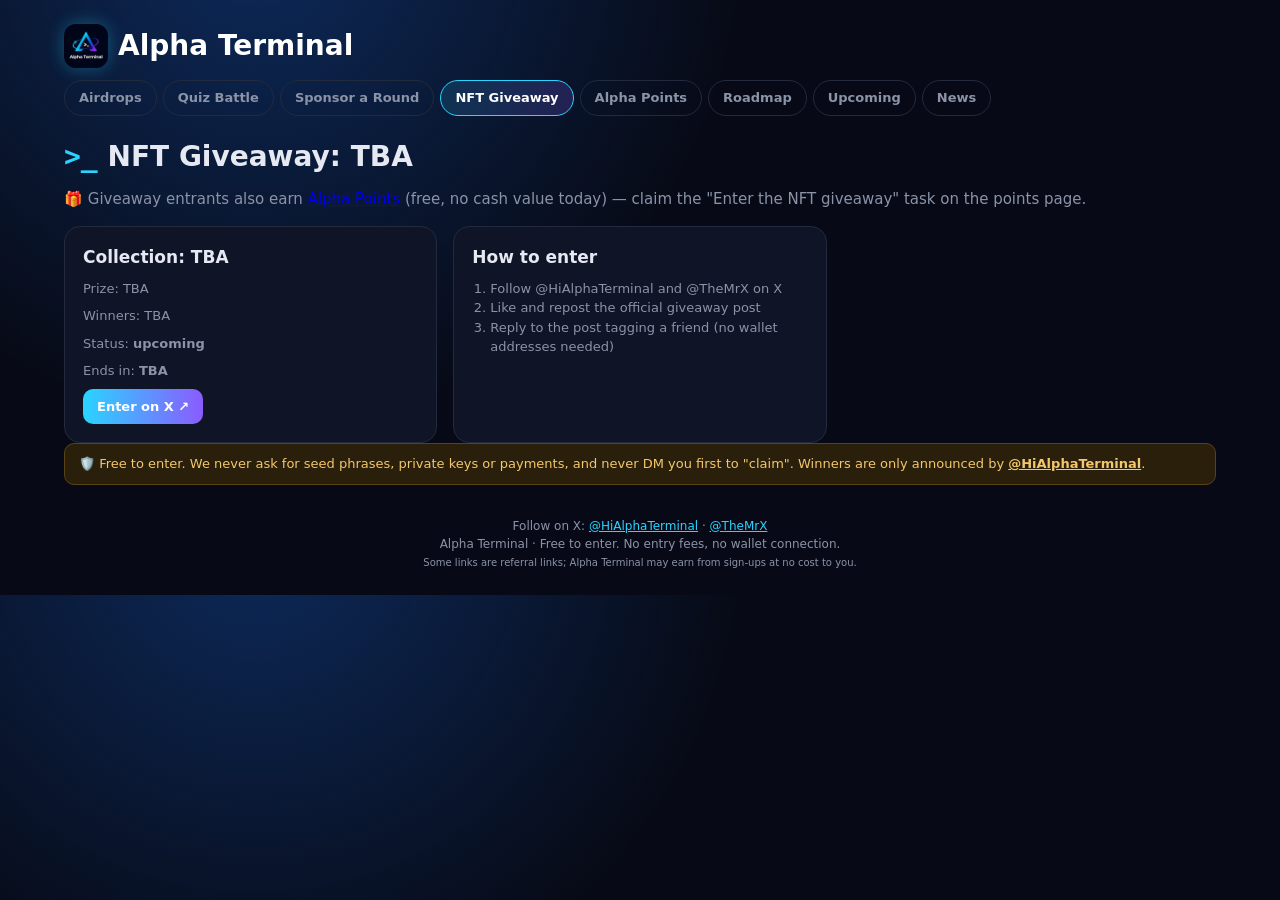
==== giveaway.html @ 2c3d5b38 "Launch Alpha Terminal" ====
<!doctype html><html lang="en"><head><meta charset="utf-8"><meta name="viewport" content="width=device-width,initial-scale=1"><title>NFT Giveaway · Alpha Terminal</title><link rel="icon" href="assets/logo.jpg"><link rel="stylesheet" href="style.css"></head><body><header><div class="brand"><img src="assets/logo.jpg" alt="Alpha Terminal logo" class="logoimg"><span id="brand">Alpha Terminal</span></div><nav class="nav"><a href="index.html">Airdrops</a><a href="quiz.html">Quiz Battle</a><a href="sponsor.html">Sponsor a Round</a><a href="giveaway.html" class="on">NFT Giveaway</a><a href="points.html">Alpha Points</a><a href="roadmap.html">Roadmap</a><a href="upcoming.html">Upcoming</a><a href="news.html">News</a></nav></header>
<h1 class="ptitle"><span class="prompt">&gt;_</span> NFT Giveaway: <span id="gt">TBA</span></h1><p class="tag">🎁 Giveaway entrants also earn <a href="points.html">Alpha Points</a> (free, no cash value today) — claim the "Enter the NFT giveaway" task on the points page.</p>
<div class="grid">
<div class="card"><img id="gimg" alt="NFT" style="display:none;max-width:100%;border-radius:10px"><h3 id="gcol">Collection: TBA</h3><p class="meta" id="gprize">Prize: TBA</p><p class="meta" id="gwin">Winners: TBA</p><p class="meta">Status: <b id="gstat">TBA</b></p><p class="meta">Ends in: <b id="gcd">TBA</b></p><div class="links"><a class="btn" id="genter" target="_blank" rel="noopener" href="https://x.com/HiAlphaTerminal">Enter on X ↗</a></div></div>
<div class="card"><h3>How to enter</h3><ol id="gsteps" class="meta"></ol></div>
</div>
<section id="gwinners" class="panel" style="display:none"><h2>🏆 Winners</h2><ul id="gwl" class="meta"></ul></section>
<div class="disclaimer">🛡️ Free to enter. We never ask for seed phrases, private keys or payments, and never DM you first to "claim". Winners are only announced by <a style="color:inherit;font-weight:700" href="https://x.com/HiAlphaTerminal" target="_blank" rel="noopener">@HiAlphaTerminal</a>.</div>
<footer>Follow on X: <a href="https://x.com/HiAlphaTerminal" target="_blank" rel="noopener">@HiAlphaTerminal</a> · <a href="https://x.com/TheMrX" target="_blank" rel="noopener">@TheMrX</a><br>Alpha Terminal · Free to enter. No entry fees, no wallet connection.<br><small>Some links are referral links; Alpha Terminal may earn from sign-ups at no cost to you.</small></footer>
<script>
const $=id=>document.getElementById(id),esc=s=>String(s).replace(/[&<>"]/g,c=>({'&':'&amp;','<':'&lt;','>':'&gt;','"':'&quot;'}[c]));
fetch('data/giveaway.json').then(r=>r.json()).then(g=>{
$('gt').textContent=g.title||'TBA';$('gcol').textContent='Collection: '+(g.collection||'TBA');
$('gprize').textContent='Prize: '+(g.prize||'TBA');$('gwin').textContent='Winners: '+(g.winners_count||'TBA');
if(g.image){$('gimg').src=g.image;$('gimg').style.display='block';}
$('gsteps').innerHTML=(g.steps||[]).map(s=>'<li>'+esc(s)+'</li>').join('');
if(g.post_url)$('genter').href=g.post_url;
const w=g.winners||[];if(w.length){$('gwl').innerHTML=w.map(x=>'<li>'+esc(x)+'</li>').join('');$('gwinners').style.display='block';}
const end=g.end_date?new Date(g.end_date):null;let st=g.status||'TBA';
function tick(){if(!end||isNaN(end)){$('gcd').textContent='TBA';$('gstat').textContent=st;return;}
let d=end-Date.now();if(d<=0){$('gcd').textContent='Ended';$('gstat').textContent='ended';$('genter').style.display='none';return;}
const s=Math.floor(d/1e3);$('gcd').textContent=Math.floor(s/86400)+'d '+Math.floor(s%86400/3600)+'h '+Math.floor(s%3600/60)+'m '+s%60+'s';$('gstat').textContent=st;setTimeout(tick,1000);}
tick();}).catch(()=>{$('gcd').textContent='TBA';});
</script></body></html>
---- style.css ----
:root{--bg:#070a16;--card:#0f1426;--line:#232a3d;--txt:#e6e9f2;--mut:#8b93a7;--acc:#8a5cff;--acc2:#2ad4ff}
*{box-sizing:border-box}body{margin:0 auto;background:radial-gradient(circle at 20% -10%,#0d2a5a,transparent 40%),var(--bg);color:var(--txt);font:15px/1.5 system-ui,-apple-system,Segoe UI,Roboto,sans-serif;padding:24px;max-width:1200px}
header .brand{font-size:28px;font-weight:800}.logo{color:var(--acc2)}#brand{background:linear-gradient(90deg,var(--acc),var(--acc2));-webkit-background-clip:text;background-clip:text;color:transparent}.tag{color:var(--mut);margin:4px 0 16px}
.disclaimer{background:#2a1f0b;border:1px solid #5a4214;color:#f3c76b;padding:10px 14px;border-radius:10px;font-size:13px;margin-bottom:16px}
.controls{display:flex;flex-wrap:wrap;gap:8px;margin-bottom:8px}.controls input,.controls select{background:var(--card);color:var(--txt);border:1px solid var(--line);border-radius:10px;padding:10px 12px;font-size:14px}.controls input{flex:1;min-width:200px}
.count{color:var(--mut);font-size:13px}.grid{display:grid;grid-template-columns:repeat(auto-fill,minmax(300px,1fr));gap:16px}
.card{background:var(--card);border:1px solid var(--line);border-radius:16px;padding:18px;display:flex;flex-direction:column;gap:8px;transition:.2s}.card:hover{border-color:var(--acc);transform:translateY(-2px)}
.card h3{margin:0;font-size:17px}.badges{display:flex;flex-wrap:wrap;gap:6px}.b{font-size:11px;padding:3px 8px;border-radius:99px;background:#1f2538;color:var(--mut);text-transform:uppercase;letter-spacing:.04em}
.live{background:#0d3b2f;color:#3ef0b4}.upcoming{background:#1c2a52;color:#7fb0ff}.ended{background:#2a2a2a;color:#888}
.meta{font-size:13px;color:var(--mut);margin:0}.reward{font-size:13px;color:var(--acc2)}ol{margin:0;padding-left:18px;font-size:13px}
.links{margin-top:auto;display:flex;gap:10px;align-items:center}.btn{background:var(--acc);color:#fff;text-decoration:none;padding:8px 14px;border-radius:10px;font-weight:600;font-size:13px}.src{color:var(--mut);font-size:12px}
footer{color:var(--mut);font-size:12px;text-align:center;margin-top:32px}@media(max-width:600px){body{padding:14px}.controls select{flex:1}}
.brand{display:flex;align-items:center;gap:10px}.logoimg{width:44px;height:44px;border-radius:12px;box-shadow:0 0 18px #2ad4ff55}#brand{color:#fff;background:none}
.hero{width:100%;max-height:260px;object-fit:cover;border-radius:16px;margin:14px 0 6px;border:1px solid var(--line);box-shadow:0 0 40px #2ad4ff22}
.prompt{color:var(--acc2);font-family:ui-monospace,monospace;font-weight:700}.btn{background:linear-gradient(90deg,var(--acc2),var(--acc))}footer a{color:var(--acc2)}
.card:hover{border-color:var(--acc2)}

.nav{display:flex;gap:6px;flex-wrap:wrap;margin-top:12px}.nav a{color:var(--mut);text-decoration:none;padding:7px 14px;border:1px solid var(--line);border-radius:99px;font-size:13px;font-weight:600}.nav a.on,.nav a:hover{color:#fff;border-color:var(--acc2);background:linear-gradient(90deg,#2ad4ff22,#8a5cff33)}
.ptitle{font-size:28px;margin:20px 0 10px}.panel{background:var(--card);border:1px solid var(--line);border-radius:16px;padding:20px;margin:16px 0}
.round{background:linear-gradient(90deg,#2ad4ff22,#8a5cff33);border:1px solid var(--acc);border-radius:14px;padding:12px 16px;display:flex;gap:12px;align-items:center;flex-wrap:wrap}.round img{width:36px;height:36px;border-radius:8px}
.rules ul{padding-left:18px;color:var(--txt);font-size:14px}.joinf{display:flex;flex-wrap:wrap;gap:8px}.joinf input{flex:1;min-width:160px;background:#0a0f1e;color:var(--txt);border:1px solid var(--line);border-radius:10px;padding:10px 12px}
button.btn{border:0;cursor:pointer}.btn2{background:transparent;color:var(--acc2);border:1px solid var(--acc2);padding:8px 14px;border-radius:10px;font-weight:600;font-size:13px;text-decoration:none;cursor:pointer}.sm{padding:4px 10px;font-size:11px}
.qtop{display:flex;justify-content:space-between;color:var(--mut)}.timer{font-family:ui-monospace,monospace;color:var(--acc2);font-weight:700}.bar{height:6px;background:#1f2538;border-radius:9px;overflow:hidden;margin:8px 0}.bar i{display:block;height:100%;background:linear-gradient(90deg,var(--acc2),var(--acc))}
.opts{display:grid;gap:10px}.opts button{text-align:left;background:#0a0f1e;color:var(--txt);border:1px solid var(--line);border-radius:12px;padding:12px 14px;font-size:15px;cursor:pointer}.opts button:hover{border-color:var(--acc2)}.opts .ok{border-color:#3ef0b4;background:#0d3b2f}.opts .bad{border-color:#ff5c7a;background:#3b0d18}
.big{background:linear-gradient(90deg,var(--acc2),var(--acc));-webkit-background-clip:text;background-clip:text;color:transparent}
.lb{padding-left:22px}.lb li{padding:4px 0}.lb .w{color:#ffd76a;font-weight:700}.feat{background:linear-gradient(90deg,#2ad4ff,#8a5cff);color:#fff}.card.featured{border-color:var(--acc2);box-shadow:0 0 22px #2ad4ff33}
h2{font-size:20px}
.joinf label{flex:1 1 100%;display:flex;align-items:flex-start;gap:8px;margin:0}.joinf label input[type=checkbox]{flex:0 0 auto;min-width:0;width:16px;height:16px;margin:2px 0 0;padding:0}
.jp canvas{width:100%;max-width:600px;height:auto;border-radius:12px;border:1px solid var(--line);display:block;margin:10px 0}.jp .row{display:flex;flex-wrap:wrap;gap:8px;margin:8px 0}.jp input{flex:1;min-width:220px;background:#0a0f1e;color:var(--txt);border:1px solid var(--line);border-radius:10px;padding:10px 12px}
[hidden]{display:none!important}
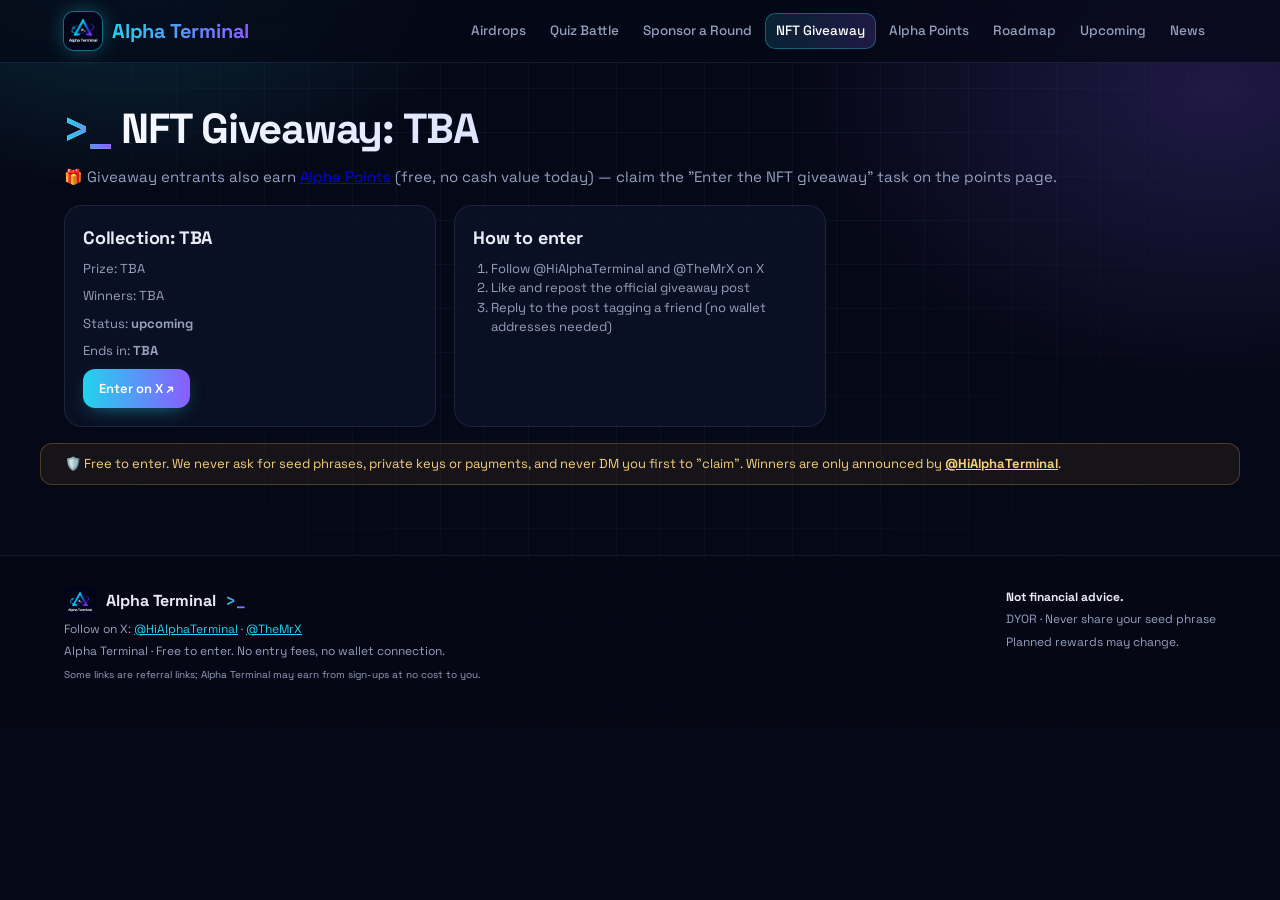
==== commit 27ccdf84: "Redesign: glass UI, hero, stats, sticky nav, mobile menu, OG meta" ====
--- a/giveaway.html
+++ b/giveaway.html
@@ -1,4 +1,6 @@
-<!doctype html><html lang="en"><head><meta charset="utf-8"><meta name="viewport" content="width=device-width,initial-scale=1"><title>NFT Giveaway · Alpha Terminal</title><link rel="icon" href="assets/logo.jpg"><link rel="stylesheet" href="style.css"></head><body><header><div class="brand"><img src="assets/logo.jpg" alt="Alpha Terminal logo" class="logoimg"><span id="brand">Alpha Terminal</span></div><nav class="nav"><a href="index.html">Airdrops</a><a href="quiz.html">Quiz Battle</a><a href="sponsor.html">Sponsor a Round</a><a href="giveaway.html" class="on">NFT Giveaway</a><a href="points.html">Alpha Points</a><a href="roadmap.html">Roadmap</a><a href="upcoming.html">Upcoming</a><a href="news.html">News</a></nav></header>
+<!doctype html><html lang="en"><head><meta charset="utf-8"><meta name="viewport" content="width=device-width,initial-scale=1"><title>NFT Giveaway · Alpha Terminal</title><link rel="icon" href="assets/logo.jpg"><meta name="description" content="Alpha Terminal: hand-picked airdrops, testnets, points campaigns, quiz battles and NFT giveaways. Not financial advice.">
+<meta name="theme-color" content="#050816"><meta property="og:type" content="website"><meta property="og:site_name" content="Alpha Terminal"><meta property="og:title" content="NFT Giveaway · Alpha Terminal"><meta property="og:description" content="Hand-picked airdrops, campaigns, quiz battles &amp; Alpha Points."><meta property="og:url" content="https://mrxwhale.github.io/alpha-terminal/giveaway.html"><meta property="og:image" content="https://mrxwhale.github.io/alpha-terminal/assets/banner.jpg"><meta name="twitter:card" content="summary_large_image"><meta name="twitter:site" content="@HiAlphaTerminal"><meta name="twitter:creator" content="@TheMrX"><meta name="twitter:image" content="https://mrxwhale.github.io/alpha-terminal/assets/banner.jpg"><link rel="apple-touch-icon" href="assets/logo.jpg">
+<link rel="preconnect" href="https://fonts.googleapis.com"><link rel="preconnect" href="https://fonts.gstatic.com" crossorigin><link href="https://fonts.googleapis.com/css2?family=JetBrains+Mono:wght@400;700&family=Space+Grotesk:wght@400;500;700&display=swap" rel="stylesheet"><link rel="stylesheet" href="style.css"></head><body><header><div class="brand"><img src="assets/logo.jpg" alt="Alpha Terminal logo" class="logoimg"><span id="brand">Alpha Terminal</span></div><nav class="nav"><a href="index.html">Airdrops</a><a href="quiz.html">Quiz Battle</a><a href="sponsor.html">Sponsor a Round</a><a href="giveaway.html" class="on">NFT Giveaway</a><a href="points.html">Alpha Points</a><a href="roadmap.html">Roadmap</a><a href="upcoming.html">Upcoming</a><a href="news.html">News</a></nav></header>
 <h1 class="ptitle"><span class="prompt">&gt;_</span> NFT Giveaway: <span id="gt">TBA</span></h1><p class="tag">🎁 Giveaway entrants also earn <a href="points.html">Alpha Points</a> (free, no cash value today) — claim the "Enter the NFT giveaway" task on the points page.</p>
 <div class="grid">
 <div class="card"><img id="gimg" alt="NFT" style="display:none;max-width:100%;border-radius:10px"><h3 id="gcol">Collection: TBA</h3><p class="meta" id="gprize">Prize: TBA</p><p class="meta" id="gwin">Winners: TBA</p><p class="meta">Status: <b id="gstat">TBA</b></p><p class="meta">Ends in: <b id="gcd">TBA</b></p><div class="links"><a class="btn" id="genter" target="_blank" rel="noopener" href="https://x.com/HiAlphaTerminal">Enter on X ↗</a></div></div>
@@ -21,4 +23,4 @@
 let d=end-Date.now();if(d<=0){$('gcd').textContent='Ended';$('gstat').textContent='ended';$('genter').style.display='none';return;}
 const s=Math.floor(d/1e3);$('gcd').textContent=Math.floor(s/86400)+'d '+Math.floor(s%86400/3600)+'h '+Math.floor(s%3600/60)+'m '+s%60+'s';$('gstat').textContent=st;setTimeout(tick,1000);}
 tick();}).catch(()=>{$('gcd').textContent='TBA';});
-</script></body></html>
+</script><script src="ui.js"></script></body></html>
--- a/style.css
+++ b/style.css
@@ -28,3 +28,62 @@
 .joinf label{flex:1 1 100%;display:flex;align-items:flex-start;gap:8px;margin:0}.joinf label input[type=checkbox]{flex:0 0 auto;min-width:0;width:16px;height:16px;margin:2px 0 0;padding:0}
 .jp canvas{width:100%;max-width:600px;height:auto;border-radius:12px;border:1px solid var(--line);display:block;margin:10px 0}.jp .row{display:flex;flex-wrap:wrap;gap:8px;margin:8px 0}.jp input{flex:1;min-width:220px;background:#0a0f1e;color:var(--txt);border:1px solid var(--line);border-radius:10px;padding:10px 12px}
 [hidden]{display:none!important}
+
+/* ===== Redesign v2 ===== */
+:root{--bg:#050816;--card:rgba(16,22,44,.62);--line:rgba(120,140,200,.16);--txt:#e9ecf7;--mut:#94a0bd;--acc:#8a5cff;--acc2:#22d3ee;--grad:linear-gradient(90deg,#22d3ee,#8a5cff);--mono:'JetBrains Mono',ui-monospace,monospace}
+html{scroll-behavior:smooth}
+body{font-family:'Space Grotesk',system-ui,-apple-system,Segoe UI,Roboto,sans-serif;max-width:none;padding:0;background:var(--bg);min-height:100vh;overflow-x:hidden}
+body>*:not(header):not(.bgfx){max-width:1200px;margin-left:auto;margin-right:auto;padding-left:24px;padding-right:24px}
+body>.disclaimer,body>.panel,body>.round{margin-left:max(24px,calc((100% - 1152px)/2));margin-right:max(24px,calc((100% - 1152px)/2));padding-left:16px;padding-right:16px}
+.bgfx{position:fixed;inset:0;z-index:-1;pointer-events:none;background:
+radial-gradient(600px 400px at 10% -5%,rgba(34,211,238,.18),transparent 60%),
+radial-gradient(700px 500px at 95% 10%,rgba(138,92,255,.20),transparent 60%),var(--bg)}
+.bgfx:after{content:"";position:absolute;inset:0;background-image:linear-gradient(rgba(120,140,220,.07) 1px,transparent 1px),linear-gradient(90deg,rgba(120,140,220,.07) 1px,transparent 1px);background-size:44px 44px;mask-image:radial-gradient(ellipse at 50% 0%,#000 30%,transparent 75%);-webkit-mask-image:radial-gradient(ellipse at 50% 0%,#000 30%,transparent 75%);animation:gridmove 30s linear infinite}
+@keyframes gridmove{to{background-position:44px 44px}}
+header{position:sticky;top:0;z-index:50;display:flex;align-items:center;gap:16px;flex-wrap:wrap;padding:12px max(24px,calc((100% - 1152px)/2));background:rgba(5,8,22,.72);backdrop-filter:blur(14px);-webkit-backdrop-filter:blur(14px);border-bottom:1px solid var(--line)}
+header .brand{font-size:20px;font-weight:700;letter-spacing:-.01em}
+.logoimg{width:38px;height:38px;border-radius:10px;box-shadow:0 0 0 1px rgba(34,211,238,.4),0 0 20px rgba(34,211,238,.35)}
+#brand{background:var(--grad);-webkit-background-clip:text;background-clip:text;color:transparent}
+.nav{margin:0 0 0 auto;gap:2px}
+.nav a{border:0;border-radius:10px;padding:8px 11px;font-size:13.5px;font-weight:500;color:var(--mut);position:relative;transition:color .2s,background .2s}
+.nav a:hover{color:#fff;background:rgba(255,255,255,.05)}
+.nav a.on{color:#fff;background:linear-gradient(90deg,rgba(34,211,238,.14),rgba(138,92,255,.2));box-shadow:inset 0 0 0 1px rgba(34,211,238,.35)}
+.menubtn{display:none;margin-left:auto;background:rgba(255,255,255,.05);border:1px solid var(--line);color:#fff;border-radius:10px;width:42px;height:40px;font-size:20px;cursor:pointer}
+header>.hero,header>.tag,header>.heroWrap{display:none}
+.heroBlock{position:relative;margin-top:28px!important;border-radius:24px;overflow:hidden;border:1px solid var(--line);padding:0!important;max-width:1152px!important}
+.heroBlock img{width:100%;height:340px;object-fit:cover;display:block;opacity:.55}
+.heroBlock .hx{position:absolute;inset:0;display:flex;flex-direction:column;justify-content:flex-end;padding:36px;background:linear-gradient(180deg,rgba(5,8,22,.1),rgba(5,8,22,.92))}
+.heroBlock h1{font-size:clamp(32px,6vw,60px);line-height:1.03;margin:0 0 12px;letter-spacing:-.03em;font-weight:700}
+.gtxt{background:linear-gradient(90deg,#22d3ee,#a78bfa,#8a5cff);-webkit-background-clip:text;background-clip:text;color:transparent}
+.typing{font-family:var(--mono);color:#cfe9ff;font-size:15px;min-height:1.5em}.typing .cur{display:inline-block;width:9px;height:1.1em;background:var(--acc2);vertical-align:-2px;margin-left:2px;animation:blink 1s steps(1) infinite}
+@keyframes blink{50%{opacity:0}}
+.heroCta{display:flex;gap:10px;flex-wrap:wrap;margin-top:18px}
+.stats{display:grid!important;grid-template-columns:repeat(4,1fr);gap:12px;margin-top:16px!important}
+.stat{background:var(--card);border:1px solid var(--line);border-radius:16px;padding:16px 18px;backdrop-filter:blur(10px)}
+.stat b{display:block;font-family:var(--mono);font-size:28px;background:var(--grad);-webkit-background-clip:text;background-clip:text;color:transparent}
+.stat span{color:var(--mut);font-size:12.5px;text-transform:uppercase;letter-spacing:.08em}
+.shead{display:flex;align-items:baseline;gap:12px;margin:34px auto 12px!important}.shead h2{margin:0;font-size:24px;letter-spacing:-.02em}.shead .k{font-family:var(--mono);font-size:12px;color:var(--acc2)}
+.ptitle{font-size:clamp(28px,4.5vw,42px);letter-spacing:-.03em;margin:34px auto 6px!important;font-weight:700}
+.ptitle{background:linear-gradient(90deg,#fff,#c7d2fe 60%,#a78bfa);-webkit-background-clip:text;background-clip:text;color:transparent}
+.disclaimer{background:rgba(245,180,60,.07);border:1px solid rgba(245,180,60,.25);color:#f5cf7a;border-radius:12px;margin-top:16px}
+.card,.panel{background:var(--card);backdrop-filter:blur(12px);-webkit-backdrop-filter:blur(12px);border:1px solid var(--line);border-radius:18px;position:relative;transition:transform .25s ease,box-shadow .25s ease,border-color .25s}
+.card:before{content:"";position:absolute;inset:0;border-radius:inherit;padding:1px;background:var(--grad);-webkit-mask:linear-gradient(#000 0 0) content-box,linear-gradient(#000 0 0);-webkit-mask-composite:xor;mask-composite:exclude;opacity:0;transition:opacity .25s;pointer-events:none}
+.card:hover{transform:translateY(-4px);border-color:transparent;box-shadow:0 18px 40px -18px rgba(34,211,238,.35),0 10px 30px -12px rgba(138,92,255,.35)}.card:hover:before{opacity:1}
+.card h3{font-size:18px;letter-spacing:-.01em}
+.b{font-family:var(--mono);font-size:10.5px;padding:3px 9px;border:1px solid var(--line);background:rgba(255,255,255,.04)}
+.live{background:rgba(62,240,180,.1);color:#3ef0b4;border-color:rgba(62,240,180,.3)}.live:before{content:"● ";font-size:9px}
+.upcoming{background:rgba(127,176,255,.1);color:#93c5fd;border-color:rgba(127,176,255,.3)}
+.btn{background:var(--grad);border-radius:12px;padding:10px 16px;box-shadow:0 6px 20px -8px rgba(34,211,238,.6);transition:transform .15s,box-shadow .2s,filter .2s;display:inline-block}
+.btn:hover{transform:translateY(-1px);filter:brightness(1.1);box-shadow:0 10px 26px -8px rgba(138,92,255,.7)}
+.btn2{border-radius:12px;padding:10px 16px;border-color:rgba(34,211,238,.5);background:rgba(34,211,238,.05);transition:background .2s}.btn2:hover{background:rgba(34,211,238,.14)}.btn2.sm{padding:4px 10px}
+.controls{padding:14px!important;background:var(--card);border:1px solid var(--line);border-radius:16px;margin-top:14px!important;max-width:1152px!important}
+.controls input,.controls select,.joinf input,.jp input{background:rgba(5,8,22,.6);border-radius:12px;font-family:inherit}
+input:focus,select:focus,button:focus-visible,a:focus-visible{outline:2px solid var(--acc2);outline-offset:2px}
+.grid{gap:18px}.opts button{border-radius:14px;transition:border-color .2s,transform .15s}.opts button:hover{transform:translateX(3px)}
+.timer,.prompt{font-family:var(--mono)}.prompt{background:var(--grad);-webkit-background-clip:text;background-clip:text;color:transparent}
+footer{margin-top:70px!important;border-top:1px solid var(--line);padding:30px 24px 40px!important;max-width:none!important;background:rgba(5,8,22,.6);line-height:1.9}
+.fwrap{display:flex;justify-content:space-between;gap:20px;flex-wrap:wrap;max-width:1152px;margin:0 auto;text-align:left}.fwrap .fb2{display:flex;align-items:center;gap:10px;font-weight:700;color:var(--txt);font-size:16px}.fwrap img{width:32px;height:32px;border-radius:8px}
+.reveal{opacity:0;transform:translateY(16px);transition:opacity .6s ease,transform .6s ease}.reveal.in{opacity:1;transform:none}
+@media(prefers-reduced-motion:reduce){*{animation:none!important;transition:none!important}.reveal{opacity:1;transform:none}}
+@media(max-width:980px){.menubtn{display:block}.nav{display:none;flex-basis:100%;flex-direction:column;margin:6px 0 4px}.nav.open{display:flex}.nav a{padding:12px}}
+@media(max-width:600px){header{padding:10px 14px}body>*:not(header):not(.bgfx){padding-left:14px;padding-right:14px}body>.disclaimer,body>.panel,body>.round{margin-left:14px;margin-right:14px}.stats{grid-template-columns:repeat(2,1fr)}.heroBlock img{height:420px}.heroBlock .hx{padding:20px}.controls{margin-left:14px!important;margin-right:14px!important}.heroBlock{margin-left:14px!important;margin-right:14px!important}}
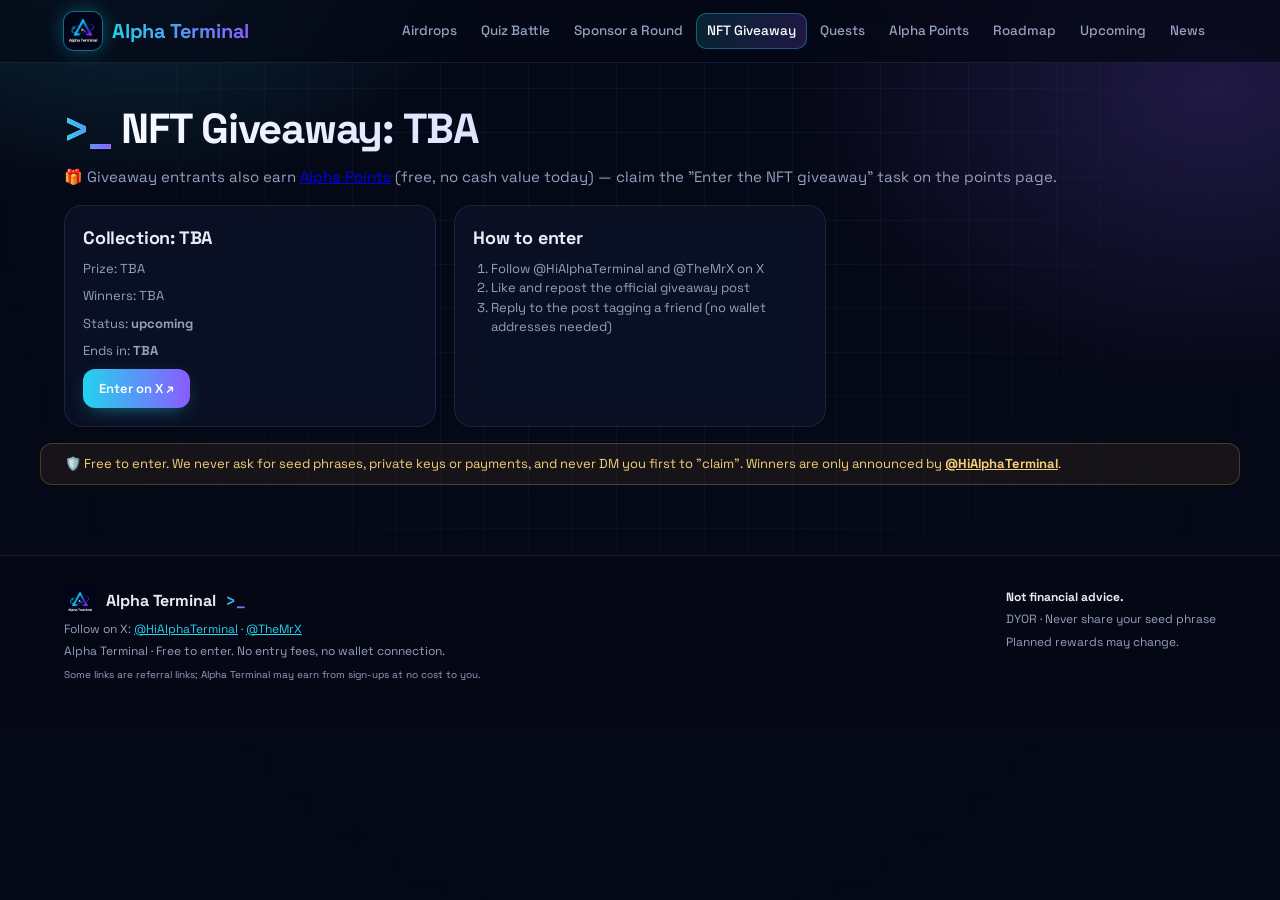
==== commit 9888e62a: "Add Quests page (daily/weekly/one-time, IST resets) + nav + points tasks" ====
--- a/giveaway.html
+++ b/giveaway.html
@@ -1,6 +1,6 @@
 <!doctype html><html lang="en"><head><meta charset="utf-8"><meta name="viewport" content="width=device-width,initial-scale=1"><title>NFT Giveaway · Alpha Terminal</title><link rel="icon" href="assets/logo.jpg"><meta name="description" content="Alpha Terminal: hand-picked airdrops, testnets, points campaigns, quiz battles and NFT giveaways. Not financial advice.">
 <meta name="theme-color" content="#050816"><meta property="og:type" content="website"><meta property="og:site_name" content="Alpha Terminal"><meta property="og:title" content="NFT Giveaway · Alpha Terminal"><meta property="og:description" content="Hand-picked airdrops, campaigns, quiz battles &amp; Alpha Points."><meta property="og:url" content="https://mrxwhale.github.io/alpha-terminal/giveaway.html"><meta property="og:image" content="https://mrxwhale.github.io/alpha-terminal/assets/banner.jpg"><meta name="twitter:card" content="summary_large_image"><meta name="twitter:site" content="@HiAlphaTerminal"><meta name="twitter:creator" content="@TheMrX"><meta name="twitter:image" content="https://mrxwhale.github.io/alpha-terminal/assets/banner.jpg"><link rel="apple-touch-icon" href="assets/logo.jpg">
-<link rel="preconnect" href="https://fonts.googleapis.com"><link rel="preconnect" href="https://fonts.gstatic.com" crossorigin><link href="https://fonts.googleapis.com/css2?family=JetBrains+Mono:wght@400;700&family=Space+Grotesk:wght@400;500;700&display=swap" rel="stylesheet"><link rel="stylesheet" href="style.css"></head><body><header><div class="brand"><img src="assets/logo.jpg" alt="Alpha Terminal logo" class="logoimg"><span id="brand">Alpha Terminal</span></div><nav class="nav"><a href="index.html">Airdrops</a><a href="quiz.html">Quiz Battle</a><a href="sponsor.html">Sponsor a Round</a><a href="giveaway.html" class="on">NFT Giveaway</a><a href="points.html">Alpha Points</a><a href="roadmap.html">Roadmap</a><a href="upcoming.html">Upcoming</a><a href="news.html">News</a></nav></header>
+<link rel="preconnect" href="https://fonts.googleapis.com"><link rel="preconnect" href="https://fonts.gstatic.com" crossorigin><link href="https://fonts.googleapis.com/css2?family=JetBrains+Mono:wght@400;700&family=Space+Grotesk:wght@400;500;700&display=swap" rel="stylesheet"><link rel="stylesheet" href="style.css"></head><body><header><div class="brand"><img src="assets/logo.jpg" alt="Alpha Terminal logo" class="logoimg"><span id="brand">Alpha Terminal</span></div><nav class="nav"><a href="index.html">Airdrops</a><a href="quiz.html">Quiz Battle</a><a href="sponsor.html">Sponsor a Round</a><a href="giveaway.html" class="on">NFT Giveaway</a><a href="quests.html">Quests</a><a href="points.html">Alpha Points</a><a href="roadmap.html">Roadmap</a><a href="upcoming.html">Upcoming</a><a href="news.html">News</a></nav></header>
 <h1 class="ptitle"><span class="prompt">&gt;_</span> NFT Giveaway: <span id="gt">TBA</span></h1><p class="tag">🎁 Giveaway entrants also earn <a href="points.html">Alpha Points</a> (free, no cash value today) — claim the "Enter the NFT giveaway" task on the points page.</p>
 <div class="grid">
 <div class="card"><img id="gimg" alt="NFT" style="display:none;max-width:100%;border-radius:10px"><h3 id="gcol">Collection: TBA</h3><p class="meta" id="gprize">Prize: TBA</p><p class="meta" id="gwin">Winners: TBA</p><p class="meta">Status: <b id="gstat">TBA</b></p><p class="meta">Ends in: <b id="gcd">TBA</b></p><div class="links"><a class="btn" id="genter" target="_blank" rel="noopener" href="https://x.com/HiAlphaTerminal">Enter on X ↗</a></div></div>
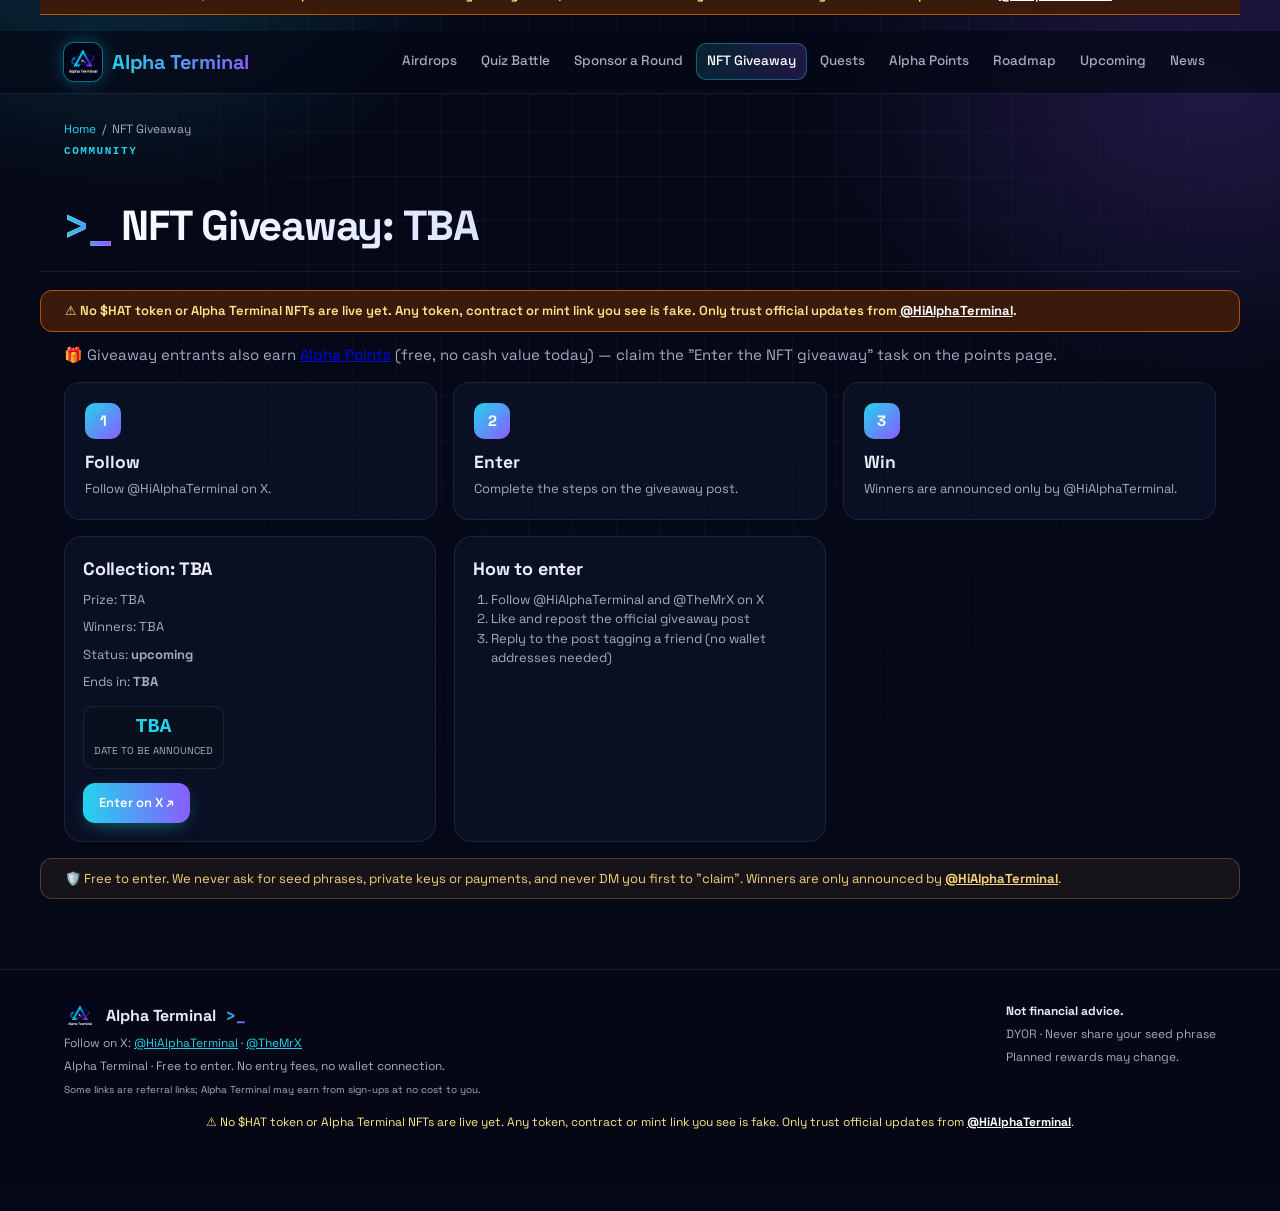
==== commit 9631516e: "Pro polish: page headers+breadcrumbs, toasts, skeletons, back-to-top, index how-it-works/featured/FA" ====
--- a/giveaway.html
+++ b/giveaway.html
@@ -1,6 +1,6 @@
-<!doctype html><html lang="en"><head><meta charset="utf-8"><meta name="viewport" content="width=device-width,initial-scale=1"><title>NFT Giveaway · Alpha Terminal</title><link rel="icon" href="assets/logo.jpg"><meta name="description" content="Alpha Terminal: hand-picked airdrops, testnets, points campaigns, quiz battles and NFT giveaways. Not financial advice.">
-<meta name="theme-color" content="#050816"><meta property="og:type" content="website"><meta property="og:site_name" content="Alpha Terminal"><meta property="og:title" content="NFT Giveaway · Alpha Terminal"><meta property="og:description" content="Hand-picked airdrops, campaigns, quiz battles &amp; Alpha Points."><meta property="og:url" content="https://mrxwhale.github.io/alpha-terminal/giveaway.html"><meta property="og:image" content="https://mrxwhale.github.io/alpha-terminal/assets/banner.jpg"><meta name="twitter:card" content="summary_large_image"><meta name="twitter:site" content="@HiAlphaTerminal"><meta name="twitter:creator" content="@TheMrX"><meta name="twitter:image" content="https://mrxwhale.github.io/alpha-terminal/assets/banner.jpg"><link rel="apple-touch-icon" href="assets/logo.jpg">
-<link rel="preconnect" href="https://fonts.googleapis.com"><link rel="preconnect" href="https://fonts.gstatic.com" crossorigin><link href="https://fonts.googleapis.com/css2?family=JetBrains+Mono:wght@400;700&family=Space+Grotesk:wght@400;500;700&display=swap" rel="stylesheet"><link rel="stylesheet" href="style.css"></head><body><header><div class="brand"><img src="assets/logo.jpg" alt="Alpha Terminal logo" class="logoimg"><span id="brand">Alpha Terminal</span></div><nav class="nav"><a href="index.html">Airdrops</a><a href="quiz.html">Quiz Battle</a><a href="sponsor.html">Sponsor a Round</a><a href="giveaway.html" class="on">NFT Giveaway</a><a href="quests.html">Quests</a><a href="points.html">Alpha Points</a><a href="roadmap.html">Roadmap</a><a href="upcoming.html">Upcoming</a><a href="news.html">News</a></nav></header>
+<!doctype html><html lang="en"><head><meta charset="utf-8"><meta name="viewport" content="width=device-width,initial-scale=1"><title>NFT Giveaway · Alpha Terminal</title><link rel="icon" href="assets/logo.jpg"><meta name="description" content="Free NFT giveaways from Alpha Terminal. Entry steps, countdown and winners.">
+<meta name="theme-color" content="#050816"><meta property="og:type" content="website"><meta property="og:site_name" content="Alpha Terminal"><meta property="og:title" content="NFT Giveaway · Alpha Terminal"><meta property="og:description" content="Free NFT giveaways from Alpha Terminal. Entry steps, countdown and winners."><meta property="og:url" content="https://mrxwhale.github.io/alpha-terminal/giveaway.html"><meta property="og:image" content="https://mrxwhale.github.io/alpha-terminal/assets/banner.jpg"><meta name="twitter:card" content="summary_large_image"><meta name="twitter:site" content="@HiAlphaTerminal"><meta name="twitter:creator" content="@TheMrX"><meta name="twitter:image" content="https://mrxwhale.github.io/alpha-terminal/assets/banner.jpg"><link rel="apple-touch-icon" href="assets/logo.jpg">
+<link rel="preconnect" href="https://fonts.googleapis.com"><link rel="preconnect" href="https://fonts.gstatic.com" crossorigin><link href="https://fonts.googleapis.com/css2?family=JetBrains+Mono:wght@400;700&family=Space+Grotesk:wght@400;500;700&display=swap" rel="stylesheet"><link rel="stylesheet" href="style.css"><link rel="stylesheet" href="pro.css"></head><body><header><div class="brand"><img src="assets/logo.jpg" alt="Alpha Terminal logo" class="logoimg"><span id="brand">Alpha Terminal</span></div><nav class="nav"><a href="index.html">Airdrops</a><a href="quiz.html">Quiz Battle</a><a href="sponsor.html">Sponsor a Round</a><a href="giveaway.html" class="on">NFT Giveaway</a><a href="quests.html">Quests</a><a href="points.html">Alpha Points</a><a href="roadmap.html">Roadmap</a><a href="upcoming.html">Upcoming</a><a href="news.html">News</a></nav></header>
 <h1 class="ptitle"><span class="prompt">&gt;_</span> NFT Giveaway: <span id="gt">TBA</span></h1><p class="tag">🎁 Giveaway entrants also earn <a href="points.html">Alpha Points</a> (free, no cash value today) — claim the "Enter the NFT giveaway" task on the points page.</p>
 <div class="grid">
 <div class="card"><img id="gimg" alt="NFT" style="display:none;max-width:100%;border-radius:10px"><h3 id="gcol">Collection: TBA</h3><p class="meta" id="gprize">Prize: TBA</p><p class="meta" id="gwin">Winners: TBA</p><p class="meta">Status: <b id="gstat">TBA</b></p><p class="meta">Ends in: <b id="gcd">TBA</b></p><div class="links"><a class="btn" id="genter" target="_blank" rel="noopener" href="https://x.com/HiAlphaTerminal">Enter on X ↗</a></div></div>
@@ -23,4 +23,4 @@
 let d=end-Date.now();if(d<=0){$('gcd').textContent='Ended';$('gstat').textContent='ended';$('genter').style.display='none';return;}
 const s=Math.floor(d/1e3);$('gcd').textContent=Math.floor(s/86400)+'d '+Math.floor(s%86400/3600)+'h '+Math.floor(s%3600/60)+'m '+s%60+'s';$('gstat').textContent=st;setTimeout(tick,1000);}
 tick();}).catch(()=>{$('gcd').textContent='TBA';});
-</script><script src="ui.js"></script></body></html>
+</script><script src="ui.js"></script><script src="pro.js"></script></body></html>
--- a/pro.css
+++ b/pro.css
@@ -0,0 +1,39 @@
+:root{--mut:#a3abc0}
+.phead{padding:26px 0 8px;border-bottom:1px solid var(--line);margin-bottom:18px}.phead .ptitle{margin:6px 0}
+.crumbs{font-size:12px;color:var(--mut);display:flex;gap:6px}.crumbs a{color:var(--acc2);text-decoration:none}
+.kick{font:700 11px ui-monospace,monospace;letter-spacing:.14em;text-transform:uppercase;color:var(--acc2)}
+.toasts{position:fixed;bottom:20px;left:50%;transform:translateX(-50%);z-index:999;display:flex;flex-direction:column;gap:8px}
+.toast{background:#111a33;border:1px solid var(--acc2);color:#fff;padding:10px 16px;border-radius:12px;font-size:14px;box-shadow:0 10px 30px #0008;animation:tin .25s;transition:.35s}.toast.err{border-color:#f87171}.toast.out{opacity:0;transform:translateY(10px)}
+@keyframes tin{from{opacity:0;transform:translateY(10px)}}
+.totop{position:fixed;right:18px;bottom:18px;width:44px;height:44px;border-radius:50%;border:1px solid var(--acc2);background:#0b1124;color:var(--acc2);font-size:18px;cursor:pointer;opacity:0;pointer-events:none;transition:.3s;z-index:50}.totop.show{opacity:1;pointer-events:auto}
+.skel{background:var(--card);border:1px solid var(--line);border-radius:16px;padding:18px;display:flex;flex-direction:column;gap:10px;min-height:150px}.skel i{display:block;height:12px;border-radius:6px;background:linear-gradient(90deg,#1a2138 25%,#273050 50%,#1a2138 75%);background-size:200% 100%;animation:sh 1.2s infinite}.skel i:first-child{width:50%;height:18px}.skel i:last-child{width:70%}
+@keyframes sh{to{background-position:-200% 0}}
+.empty{grid-column:1/-1;text-align:center;padding:40px;border:1px dashed var(--line);border-radius:16px}.empty .ei{font-size:36px}
+.ahead{display:flex;gap:12px;align-items:center}.av{flex:none;width:44px;height:44px;border-radius:12px;display:grid;place-items:center;font-weight:800;color:#fff;background:linear-gradient(135deg,hsl(var(--h) 70% 45%),hsl(calc(var(--h) + 60) 70% 35%))}
+.chips{display:flex;gap:6px;flex-wrap:wrap;margin-top:4px}.chip{font-size:11px;padding:2px 8px;border-radius:99px;border:1px solid var(--line);color:var(--mut)}
+.dot{display:inline-block;width:6px;height:6px;border-radius:50%;background:currentColor;margin-right:5px;vertical-align:middle}.b.live .dot{animation:pl 1.5s infinite}@keyframes pl{50%{opacity:.3}}
+.dl{font:600 12px ui-monospace,monospace;color:#fbbf24}.stp summary{cursor:pointer;font-size:13px;color:var(--acc2)}.stp ol{margin-top:6px}
+.blk{margin:46px 0}.steps3,.gsteps3{display:grid;grid-template-columns:repeat(auto-fit,minmax(220px,1fr));gap:16px;margin:16px 0}
+.st3{background:var(--card);border:1px solid var(--line);border-radius:16px;padding:20px}.st3 b{display:grid;place-items:center;width:36px;height:36px;border-radius:10px;background:linear-gradient(135deg,var(--acc2),var(--acc));color:#fff}.st3 h3{margin:10px 0 4px}
+.carnav{margin-left:auto;display:flex;gap:6px}.shead{display:flex;align-items:center;gap:10px}
+.carousel{display:grid;grid-auto-flow:column;grid-auto-columns:minmax(240px,30%);gap:14px;overflow-x:auto;scroll-snap-type:x mandatory;padding:6px 2px 12px}.carousel .skel{min-width:240px}
+.slide{scroll-snap-align:start;background:linear-gradient(160deg,#141c36,#0d1224);border:1px solid var(--line);border-radius:16px;padding:18px;color:var(--txt);text-decoration:none;display:flex;flex-direction:column;gap:6px;transition:.2s}.slide:hover{border-color:var(--acc2);transform:translateY(-3px)}.slide h3{margin:0}.slide .b{align-self:flex-start}
+@media(max-width:600px){.carousel{grid-auto-columns:80%}}
+.fq{background:var(--card);border:1px solid var(--line);border-radius:12px;margin:10px 0;padding:14px 18px}.fq summary{cursor:pointer;font-weight:600;list-style:none;display:flex;justify-content:space-between}.fq summary:after{content:"+";color:var(--acc2);font-size:20px;transition:.2s}.fq[open] summary:after{transform:rotate(45deg)}.fq p{margin-top:8px}
+.ctab{display:flex;flex-wrap:wrap;gap:16px;align-items:center;justify-content:space-between;padding:28px;border-radius:20px;border:1px solid var(--acc);background:linear-gradient(120deg,#2ad4ff22,#8a5cff33);margin:40px 0}.ctab h2{margin:0 0 4px}
+.tiers{display:grid;grid-template-columns:repeat(auto-fit,minmax(240px,1fr));gap:16px}.tier{background:var(--card);border:1px solid var(--line);border-radius:18px;padding:22px;display:flex;flex-direction:column;gap:8px}.tier.hot{border-color:var(--acc2);box-shadow:0 0 30px #2ad4ff33}.tier ul{padding-left:18px;color:var(--mut);font-size:14px;flex:1}.tier a{text-align:center}
+.cdbox{display:flex;gap:8px;margin:6px 0}.cdbox div{background:#0a0f1e;border:1px solid var(--line);border-radius:10px;padding:8px 10px;text-align:center;min-width:56px}.cdbox b{display:block;font:700 20px ui-monospace,monospace;color:var(--acc2)}.cdbox span{font-size:10px;color:var(--mut);text-transform:uppercase}
+.lvl{margin-bottom:12px}.tiers5{display:grid;grid-template-columns:repeat(5,1fr);gap:6px}.t5{border:1px solid var(--line);border-radius:10px;padding:8px;text-align:center;opacity:.5}.t5.on{opacity:1;border-color:var(--acc2);background:#2ad4ff14}.t5 b{display:block;font-size:12px}.t5 span{font-size:10px;color:var(--mut)}
+.lvl .bar,.pg-points .bar{height:8px;background:#1a2138;border-radius:9px;overflow:hidden;margin:10px 0}.lvl .bar i{display:block;height:100%;background:linear-gradient(90deg,var(--acc2),var(--acc))}
+.lobby{display:flex;flex-wrap:wrap;justify-content:space-between;gap:16px;align-items:center;padding:18px;border-radius:14px;background:linear-gradient(120deg,#2ad4ff18,#8a5cff26);margin-bottom:14px}.lobby h2{margin:4px 0}.lstats{display:flex;gap:10px}.lstats div{text-align:center;background:#0a0f1e;border:1px solid var(--line);border-radius:12px;padding:8px 14px}.lstats b{display:block;font:700 18px ui-monospace,monospace;color:var(--acc2)}.lstats span{font-size:11px;color:var(--mut)}
+.qtop{align-items:center}.ring{width:40px;height:40px;margin-left:auto;margin-right:8px}.ring svg{transform:rotate(-90deg)}.ring circle{fill:none;stroke:#1a2138;stroke-width:4}.ring .fg{stroke:var(--acc2);stroke-dasharray:106.8;transition:stroke-dashoffset .1s linear}.ring.low .fg{stroke:#f87171}
+.opts button{transition:transform .15s,background .2s}.opts button:hover:not(:disabled){transform:translateY(-2px)}.opts button.ok{animation:okp .4s}.opts button.bad{animation:shk .4s}
+@keyframes okp{50%{transform:scale(1.04)}}@keyframes shk{25%{transform:translateX(-6px)}75%{transform:translateX(6px)}}
+#done.pop{animation:popin .5s cubic-bezier(.2,1.4,.4,1)}@keyframes popin{from{opacity:0;transform:scale(.9)}}
+.pg-roadmap .tl{border-left:2px solid transparent;border-image:linear-gradient(var(--acc2),var(--acc)) 1}.pg-roadmap .tl .card:before{box-shadow:0 0 0 5px #2ad4ff33;animation:pl 2s infinite}.pg-roadmap .tl .card{opacity:0;transform:translateX(-14px);transition:.6s}.pg-roadmap .tl .card.in{opacity:1;transform:none}
+.pg-upcoming .card details{border-top:1px solid var(--line);padding-top:8px}.pg-upcoming .cd{font-family:ui-monospace,monospace;color:#fbbf24}
+.feed{grid-template-columns:minmax(0,640px)!important;justify-content:center}.feed .card{gap:6px}
+a:focus-visible,button:focus-visible,summary:focus-visible,input:focus-visible,select:focus-visible{outline:2px solid var(--acc2);outline-offset:2px}
+@media(prefers-reduced-motion:reduce){*{animation:none!important;transition:none!important}}
+.notebar{position:relative;z-index:60;display:flex;gap:10px;align-items:center;justify-content:center;background:#3a1a0b;border-bottom:1px solid #b45309;color:#fde68a;font-size:13px;font-weight:600;padding:9px 40px 9px 14px;margin:-24px -24px 16px;text-align:center}.notebar a,.safe a,.fnote a{color:#fff;font-weight:700}.notebar button{position:absolute;right:10px;background:none;border:0;color:#fde68a;font-size:16px;cursor:pointer}@media(max-width:600px){.notebar{margin:-14px -14px 12px}}
+.safe{background:#3a1a0b;border:1px solid #b45309;color:#fde68a;border-radius:12px;padding:10px 14px;font-size:13px;font-weight:600;margin:12px 0}.fnote{color:#fde68a;font-size:12px;margin-top:10px}
